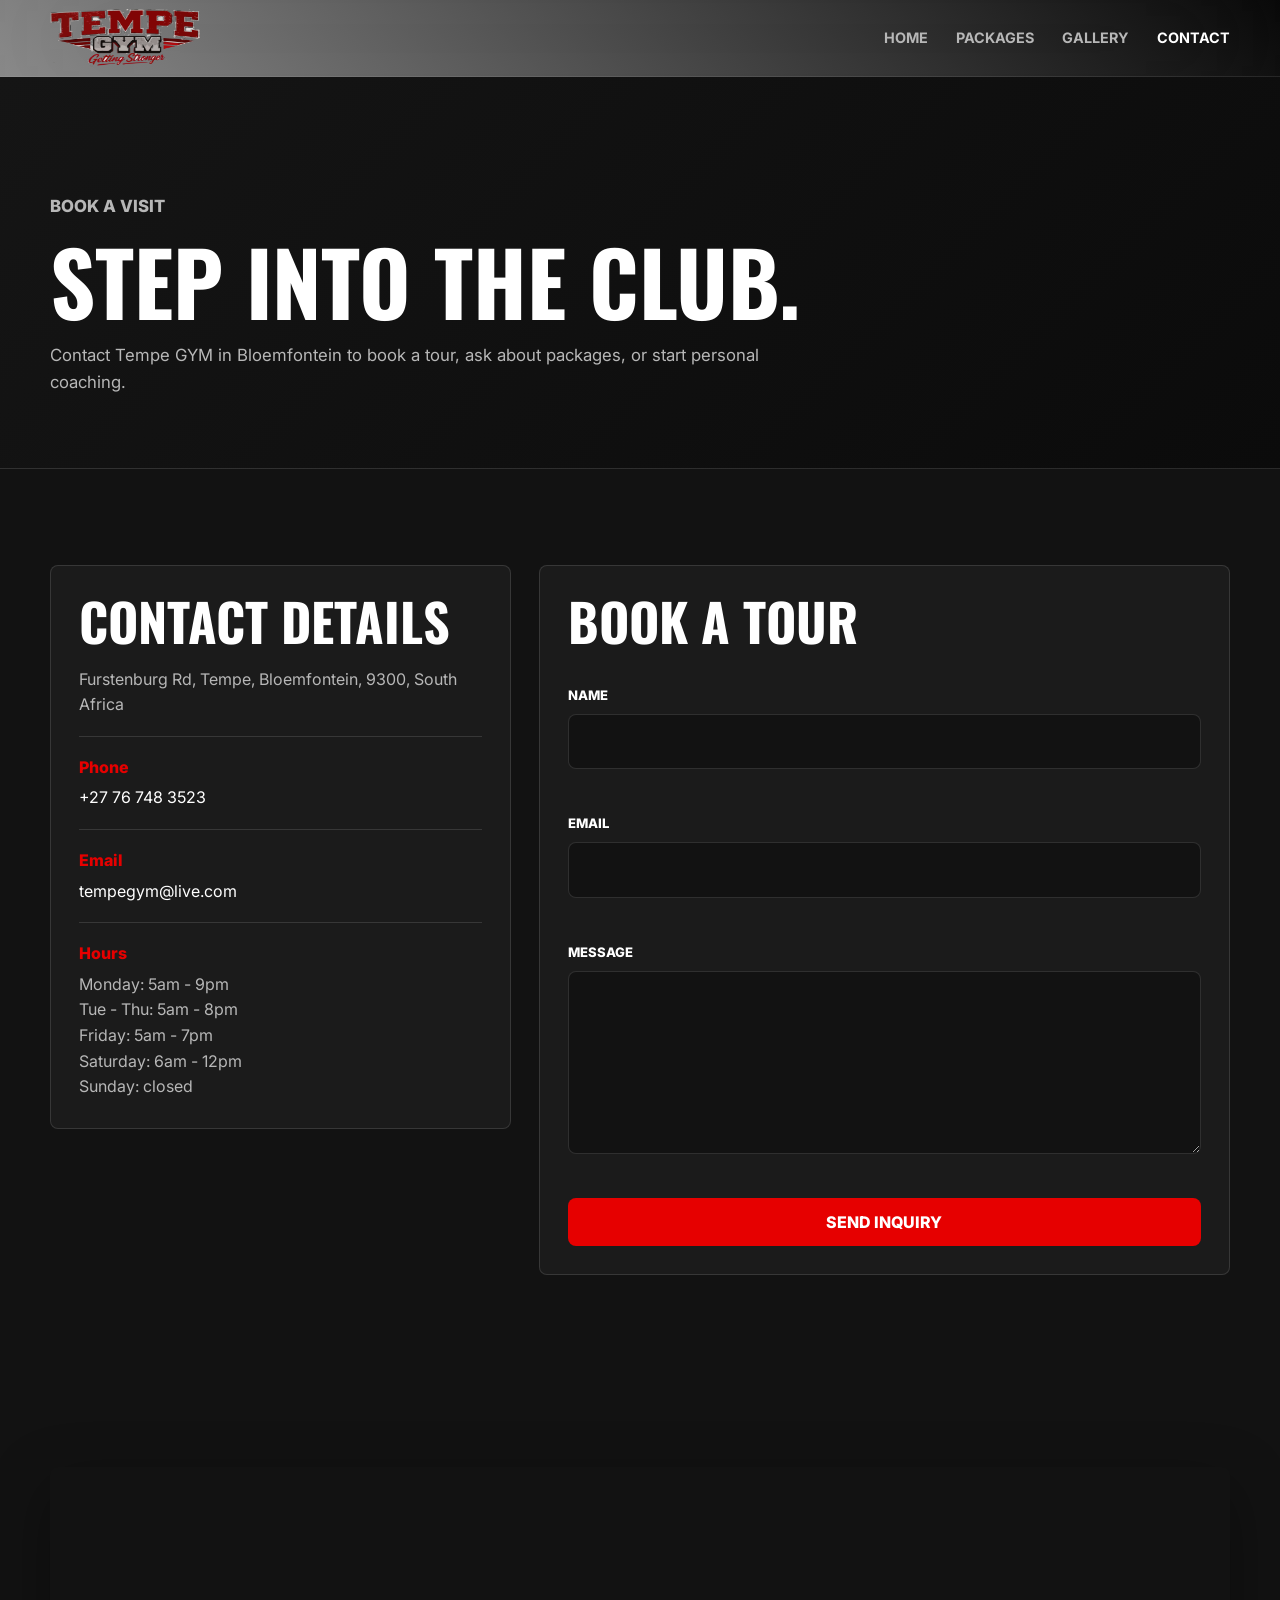
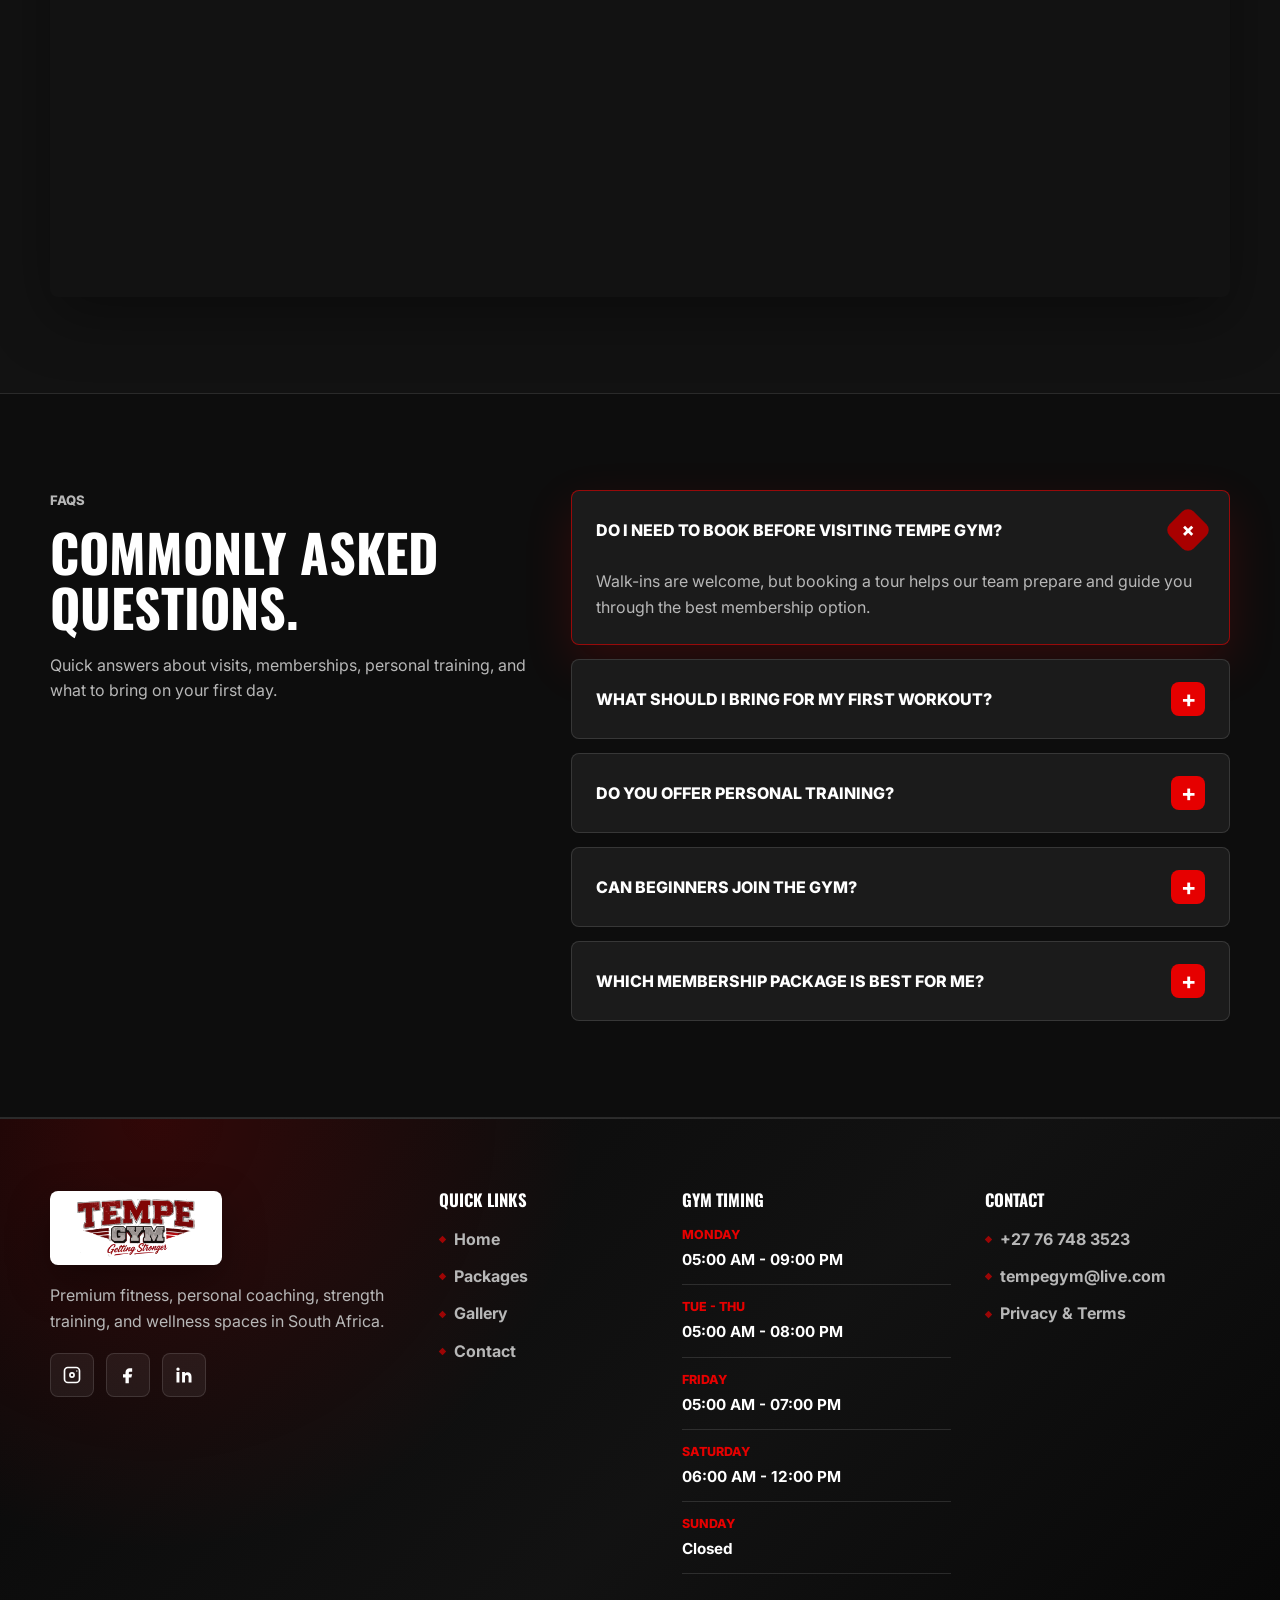
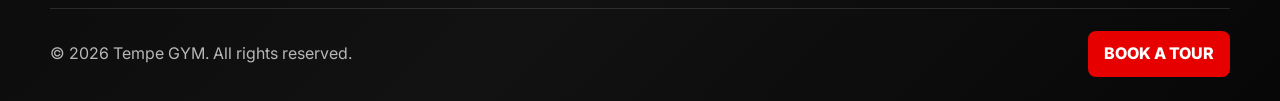
==== contact.html @ 2aee2ef6 "Add files via upload Uploading the GYM Website first time." ====
﻿<!DOCTYPE html>
<html lang="en">
<head>
    <meta charset="UTF-8">
    <meta name="viewport" content="width=device-width, initial-scale=1.0">
    <meta name="description" content="Contact Tempe GYM in Bloemfontein, call +27 76 748 3523, check opening hours, and book a gym tour online.">
    <meta name="robots" content="index, follow">
    <link rel="canonical" href="https://www.example.com/contact.html">
    <meta property="og:type" content="website">
    <meta property="og:site_name" content="Tempe GYM">
    <meta property="og:title" content="Contact Tempe GYM | Book a Gym Tour">
    <meta property="og:description" content="Contact Tempe GYM in Bloemfontein, call +27 76 748 3523, check opening hours, and book a gym tour online.">
    <meta property="og:url" content="https://www.example.com/contact.html">
    <meta property="og:image" content="https://www.example.com/assets/img/logo.png">
    <meta name="twitter:card" content="summary_large_image">
    <title>Contact Tempe GYM | Book a Gym Tour</title>
    <link rel="icon" type="image/png" href="assets/img/favicon.png">
    <link rel="preconnect" href="https://fonts.googleapis.com">
    <link rel="preconnect" href="https://fonts.gstatic.com" crossorigin>
    <link href="https://fonts.googleapis.com/css2?family=Inter:wght@400;500;600;700&family=Oswald:wght@500;600;700&display=swap" rel="stylesheet">
    <link rel="stylesheet" href="assets/css/style.css">
    <script type="application/ld+json">
{
    "@context": "https://schema.org",
    "@graph": [
        {
            "@type": "WebSite",
            "@id": "https://www.example.com/#website",
            "name": "Tempe GYM",
            "url": "https://www.example.com/",
            "inLanguage": "en-ZA"
        },
        {
            "@type": [
                "LocalBusiness",
                "HealthClub"
            ],
            "@id": "https://www.example.com/#localbusiness",
            "name": "Tempe GYM",
            "url": "https://www.example.com/",
            "image": "https://www.example.com/assets/img/logo.png",
            "telephone": "+27 76 748 3523",
            "email": "tempegym@live.com",
            "priceRange": "R200-R799",
            "address": {
                "@type": "PostalAddress",
                "streetAddress": "Furstenburg Rd, Tempe",
                "addressLocality": "Bloemfontein",
                "postalCode": "9300",
                "addressCountry": "ZA"
            },
            "openingHoursSpecification": [
                {
                    "@type": "OpeningHoursSpecification",
                    "dayOfWeek": "Monday",
                    "opens": "05:00",
                    "closes": "21:00"
                },
                {
                    "@type": "OpeningHoursSpecification",
                    "dayOfWeek": [
                        "Tuesday",
                        "Wednesday",
                        "Thursday"
                    ],
                    "opens": "05:00",
                    "closes": "20:00"
                },
                {
                    "@type": "OpeningHoursSpecification",
                    "dayOfWeek": "Friday",
                    "opens": "05:00",
                    "closes": "19:00"
                },
                {
                    "@type": "OpeningHoursSpecification",
                    "dayOfWeek": "Saturday",
                    "opens": "06:00",
                    "closes": "12:00"
                }
            ]
        },
        {
            "@type": "WebPage",
            "@id": "https://www.example.com/contact.html#webpage",
            "url": "https://www.example.com/contact.html",
            "name": "Contact Tempe GYM | Book a Gym Tour",
            "description": "Contact Tempe GYM in Bloemfontein, call +27 76 748 3523, check opening hours, and book a gym tour online.",
            "isPartOf": {
                "@id": "https://www.example.com/#website"
            },
            "about": {
                "@id": "https://www.example.com/#localbusiness"
            },
            "inLanguage": "en-ZA"
        },
        {
            "@type": "FAQPage",
            "@id": "https://www.example.com/contact.html#faq",
            "mainEntity": [
                {
                    "@type": "Question",
                    "name": "Do I need to book before visiting Tempe GYM?",
                    "acceptedAnswer": {
                        "@type": "Answer",
                        "text": "Walk-ins are welcome, but booking a tour helps the team prepare and guide visitors through the best membership option."
                    }
                },
                {
                    "@type": "Question",
                    "name": "What should I bring for my first workout?",
                    "acceptedAnswer": {
                        "@type": "Answer",
                        "text": "Bring comfortable training clothes, training shoes, a towel, water bottle, and ID if you are signing up."
                    }
                },
                {
                    "@type": "Question",
                    "name": "Do you offer personal training?",
                    "acceptedAnswer": {
                        "@type": "Answer",
                        "text": "Tempe GYM offers coaching for strength training, weight loss, conditioning, mobility, and beginner-friendly programs."
                    }
                },
                {
                    "@type": "Question",
                    "name": "Can beginners join the gym?",
                    "acceptedAnswer": {
                        "@type": "Answer",
                        "text": "Beginners can join Tempe GYM and receive help with equipment, gym etiquette, and simple training plans."
                    }
                },
                {
                    "@type": "Question",
                    "name": "Which membership package is best for me?",
                    "acceptedAnswer": {
                        "@type": "Answer",
                        "text": "The 1-month package is best for trying the gym, while longer packages provide better value for consistent training."
                    }
                }
            ]
        }
    ]
}    </script>
</head>
<body>
    <header class="site-header">
        <nav class="nav container" aria-label="Primary navigation">
            <a class="nav__brand" href="index.html" aria-label="Tempe GYM home">
                <span class="logo_img"><img src="assets/img/logo.png" alt="Tempe GYM logo" width="150" height="58"></span>
                <!-- <span>Tempe</span> GYM -->
            </a>
            <button class="nav__toggle" type="button" aria-expanded="false" aria-controls="nav-menu">
                <span></span>
                <span></span>
                <span></span>
            </button>
            <ul class="nav__menu" id="nav-menu">
                <li><a class=""  href="index.html">Home</a></li>
                <li><a class=""  href="packages.html">Packages</a></li>
                <li><a class=""  href="gallery.html">Gallery</a></li>
                <li><a class="is-active" aria-current="page" href="contact.html">Contact</a></li>
            </ul>
        </nav>
    </header>

<main>
    <section class="page-hero">
        <div class="container reveal">
            <p class="eyebrow">Book a Visit</p>
            <h1>Step into the club.</h1>
            <p>Contact Tempe GYM in Bloemfontein to book a tour, ask about packages, or start personal coaching.</p>
        </div>
    </section>

    <section class="section">
        <div class="container contact-layout">
            <div class="contact-panel reveal">
                <h2>Contact Details</h2>
                <p class="contact-panel__lead">Furstenburg Rd, Tempe, Bloemfontein, 9300, South Africa</p>
                <div class="contact-method">
                    <span>Phone</span>
                    <a href="tel:+27767483523">+27 76 748 3523</a>
                </div>
                <div class="contact-method">
                    <span>Email</span>
                    <a href="mailto:tempegym@live.com">tempegym@live.com</a>
                </div>
                <div class="contact-method">
                    <span>Hours</span>
                    <p>Monday: 5am - 9pm<br>
                    Tue - Thu: 5am - 8pm <br>
                    Friday: 5am - 7pm <br>
                    Saturday: 6am - 12pm <br>
                    Sunday: closed
                    </p>
                </div>
            </div>

            <form class="contact-form reveal" action="mailto:tempegym@live.com?subject=Tempe%20GYM%20Tour%20Inquiry" method="POST" enctype="text/plain" novalidate>
                <h2>Book a Tour</h2>
                
                <div class="form-field">
                    <label for="name">Name</label>
                    <input id="name" name="name" type="text" value="" required minlength="2">
                    <small></small>
                </div>

                <div class="form-field">
                    <label for="email">Email</label>
                    <input id="email" name="email" type="email" value="" required>
                    <small></small>
                </div>

                <div class="form-field">
                    <label for="message">Message</label>
                    <textarea id="message" name="message" rows="6" required minlength="10"></textarea>
                    <small></small>
                </div>

                <button class="button button--primary" type="submit">Send Inquiry</button>
            </form>
        </div>
    </section>

    <section class="section section--map">
        <div class="container">
            <div class="map-frame reveal">
                <iframe src="https://www.google.com/maps/embed?pb=!1m18!1m12!1m3!1d2578.8543272031934!2d26.194187352750472!3d-29.095238235009578!2m3!1f0!2f0!3f0!3m2!1i1024!2i768!4f13.1!3m3!1m2!1s0x1e8fdacd89dbe3c9%3A0x396794c44ffe221b!2sTempe%20Gym!5e1!3m2!1sen!2s!4v1778911364573!5m2!1sen!2s" 
                    width="600" height="450" style="border:0;" 
                    allowfullscreen="" loading="lazy" 
                    referrerpolicy="no-referrer-when-downgrade"></iframe>
            </div>
        </div>
    </section>

    <section class="section section--dark" id="faq">
        <div class="container faq-layout">
            <div class="section__intro reveal">
                <p class="eyebrow">FAQs</p>
                <h2>Commonly asked questions.</h2>
                <p>Quick answers about visits, memberships, personal training, and what to bring on your first day.</p>
            </div>

            <div class="faq-accordion reveal">
                <article class="faq-item is-open">
                    <button class="faq-question" type="button" aria-expanded="true">
                        <span>Do I need to book before visiting Tempe GYM?</span>
                        <strong>+</strong>
                    </button>
                    <div class="faq-answer">
                        <p>Walk-ins are welcome, but booking a tour helps our team prepare and guide you through the best membership option.</p>
                    </div>
                </article>

                <article class="faq-item">
                    <button class="faq-question" type="button" aria-expanded="false">
                        <span>What should I bring for my first workout?</span>
                        <strong>+</strong>
                    </button>
                    <div class="faq-answer">
                        <p>Bring comfortable training clothes, training shoes, a towel, water bottle, and your ID if you are signing up.</p>
                    </div>
                </article>

                <article class="faq-item">
                    <button class="faq-question" type="button" aria-expanded="false">
                        <span>Do you offer personal training?</span>
                        <strong>+</strong>
                    </button>
                    <div class="faq-answer">
                        <p>Yes. Our coaches can help with strength training, weight loss, conditioning, mobility, and beginner-friendly programs.</p>
                    </div>
                </article>

                <article class="faq-item">
                    <button class="faq-question" type="button" aria-expanded="false">
                        <span>Can beginners join the gym?</span>
                        <strong>+</strong>
                    </button>
                    <div class="faq-answer">
                        <p>Absolutely. We help beginners get comfortable with equipment, gym etiquette, and simple plans that build confidence.</p>
                    </div>
                </article>

                <article class="faq-item">
                    <button class="faq-question" type="button" aria-expanded="false">
                        <span>Which membership package is best for me?</span>
                        <strong>+</strong>
                    </button>
                    <div class="faq-answer">
                        <p>The 1-month package is great for trying the gym, while longer packages are better value if you plan to train consistently.</p>
                    </div>
                </article>
            </div>
        </div>
    </section>
</main>

    <footer class="site-footer">
        <div class="container footer-grid">
            <div class="footer-about">
                <a class="footer-brand footer-brand--image" href="index.html" aria-label="Tempe GYM home">
                    <img src="assets/img/logo.png" alt="Tempe GYM logo" width="172" height="58" loading="lazy">
                </a>
                <p>Premium fitness, personal coaching, strength training, and wellness spaces in South Africa.</p>
                <div class="footer-social" aria-label="Social media links">
                    <a href="#" aria-label="Instagram profile">
                        <svg viewBox="0 0 24 24" aria-hidden="true"><path d="M7 2h10a5 5 0 0 1 5 5v10a5 5 0 0 1-5 5H7a5 5 0 0 1-5-5V7a5 5 0 0 1 5-5Zm0 2a3 3 0 0 0-3 3v10a3 3 0 0 0 3 3h10a3 3 0 0 0 3-3V7a3 3 0 0 0-3-3H7Zm5 4.5A3.5 3.5 0 1 1 12 15.5 3.5 3.5 0 0 1 12 8.5Zm0 2A1.5 1.5 0 1 0 12 13.5 1.5 1.5 0 0 0 12 10.5ZM17.8 6.4a.8.8 0 1 1-.8.8.8.8 0 0 1 .8-.8Z"/></svg>
                    </a>
                    <a href="#" aria-label="Facebook profile">
                        <svg viewBox="0 0 24 24" aria-hidden="true"><path d="M14 8h3V4h-3c-3 0-5 2-5 5v2H6v4h3v7h4v-7h3l1-4h-4V9c0-.6.4-1 1-1Z"/></svg>
                    </a>
                    <a href="#" aria-label="LinkedIn profile">
                        <svg viewBox="0 0 24 24" aria-hidden="true"><path d="M6.5 8.5H3V21h3.5V8.5ZM4.8 3A2 2 0 1 0 4.8 7 2 2 0 0 0 4.8 3ZM21 14c0-3.5-1.9-5.4-4.6-5.4a4 4 0 0 0-3.3 1.6V8.5H9.7V21h3.5v-6.5c0-1.7.9-2.6 2.2-2.6 1.2 0 2.1.8 2.1 2.6V21H21v-7Z"/></svg>
                    </a>
                </div>
            </div>

            <div class="footer-column">
                <h2>Quick Links</h2>
                <ul class="footer-links">
                    <li><a href="index.html">Home</a></li>
                    <li><a href="packages.html">Packages</a></li>
                    <li><a href="gallery.html">Gallery</a></li>
                    <li><a href="contact.html">Contact</a></li>
                </ul>
            </div>

            <div class="footer-column">
                <h2>Gym Timing</h2>
                <ul class="footer-schedule">
                    <li><span>Monday</span><strong>05:00 AM - 09:00 PM</strong></li>
                    <li><span>Tue - Thu</span><strong>05:00 AM - 08:00 PM</strong></li>
                    <li><span>Friday</span><strong>05:00 AM - 07:00 PM</strong></li>
                    <li><span>Saturday</span><strong>06:00 AM - 12:00 PM</strong></li>
                    <li><span>Sunday</span><strong>Closed</strong></li>
                </ul>
            </div>

            <div class="footer-column">
                <h2>Contact</h2>
                <ul class="footer-links footer-contact">
                    <li><a href="tel:+27767483523">+27 76 748 3523</a></li>
                    <li><a href="mailto:tempegym@live.com">tempegym@live.com</a></li>
                    <li><a href="legal.html#privacy">Privacy & Terms</a></li>
                </ul>
            </div>
        </div>

        <div class="container footer-bottom">
            <p>&copy; 2026 Tempe GYM. All rights reserved.</p>
            <a href="contact.html">Book a Tour</a>
        </div>
    </footer>
    <script src="assets/js/main.js" defer></script>
</body>
</html>
---- assets/css/style.css ----
/*
  Main stylesheet for the premium gym website.
  It includes a reset, design tokens, responsive layouts, and BEM-style classes.
*/
:root {
    --color-bg: #121212;
    --color-bg-elevated: #1b1b1b;
    --color-bg-soft: #232323;
    --color-primary: #e60000;
    --color-primary-dark: #a90000;
    --color-text: #ffffff;
    --color-muted: #b7b7b7;
    --color-border: rgba(255, 255, 255, 0.12);
    --font-body: 'Inter', Arial, sans-serif;
    --font-heading: 'Oswald', 'Montserrat', Arial, sans-serif;
    --container: 1180px;
    --radius: 8px;
    --shadow: 0 20px 60px rgba(0, 0, 0, 0.35);
}

*,
*::before,
*::after {
    box-sizing: border-box;
}

* {
    margin: 0;
    padding: 0;
}

html {
    scroll-behavior: smooth;
}

body {
    background: var(--color-bg);
    color: var(--color-text);
    font-family: var(--font-body);
    line-height: 1.6;
}

img,
iframe {
    display: block;
    max-width: 100%;
}

a {
    color: inherit;
    text-decoration: none;
}

ul {
    list-style: none;
}

button,
input,
textarea {
    font: inherit;
}

.container {
    width: min(100% - 32px, var(--container));
    margin-inline: auto;
}

.site-header {
    position: sticky;
    top: 0;
    z-index: 50;
    background: linear-gradient(45deg, rgba(255, 255, 255, 0.5), rgba(0, 0, 0, 0.5));
    border-bottom: 1px solid var(--color-border);
    backdrop-filter: blur(75px);
    
}

.nav {
    min-height: 76px;
    display: flex;
    align-items: center;
    justify-content: space-between;
    gap: 24px;
}

.nav__brand,
.footer-brand {
    font-family: var(--font-heading);
    font-size: 1.6rem;
    font-weight: 700;
    letter-spacing: 0;
    text-transform: uppercase;
}

.nav__brand span,
.footer-brand span {
    color: var(--color-primary);
}

.nav__menu {
    display: flex;
    align-items: center;
    gap: 28px;
}

.nav__menu a {
    color: var(--color-muted);
    font-weight: 700;
    font-size: 0.9rem;
    text-transform: uppercase;
    transition: color 180ms ease;
}

.nav__menu a:hover,
.nav__menu a.is-active {
    color: var(--color-text);
}

.nav__toggle {
    width: 44px;
    height: 44px;
    display: none;
    place-items: center;
    gap: 5px;
    background: transparent;
    border: 1px solid var(--color-border);
    border-radius: var(--radius);
    cursor: pointer;
}

.nav__toggle span {
    width: 20px;
    height: 2px;
    background: var(--color-text);
}

.hero {
    position: relative;
    min-height: calc(100vh - 76px);
    display: grid;
    align-items: center;
    overflow: hidden;
    background: url('../img/hero-gym.svg') center / cover no-repeat;
}

.hero-slider {
    background: var(--color-bg);
}

.hero-slider__slides,
.hero-slider__slide {
    position: absolute;
    inset: 0;
}

.hero-slider__slide {
    background-position: center;
    background-size: cover;
    opacity: 0;
    filter: grayscale(0.35) brightness(0.72) saturate(0.9);
    transform: scale(1.12) translateX(-2%);
    transition: opacity 1000ms ease, filter 1000ms ease, transform 6500ms ease;
}

.hero-slider__slide.is-active {
    opacity: 1;
    filter: grayscale(0) brightness(1) saturate(1.12);
    transform: scale(1.02) translateX(0);
    animation: heroImageDrift 5000ms ease forwards;
}

.hero__overlay {
    position: absolute;
    inset: 0;
    background: linear-gradient(90deg, rgba(18, 18, 18, 0.96), rgba(18, 18, 18, 0.68), rgba(18, 18, 18, 0.2));
}

.hero__content {
    position: relative;
    max-width: 760px;
    margin-left: max(16px, calc((100vw - var(--container)) / 2));
}

.eyebrow {
    color: var(--color-primary);
    font-size: 0.82rem;
    font-weight: 800;
    letter-spacing: 0;
    text-transform: uppercase;
    margin-bottom: 14px;
}

h1,
h2,
h3 {
    font-family: var(--font-heading);
    line-height: 1.05;
    text-transform: uppercase;
}

.hero__title {
    display: grid;
    font-size: clamp(3.4rem, 9vw, 6.7rem);
    margin-bottom: 24px;
}

.hero-slider__text {
    grid-area: 1 / 1;
    opacity: 0;
    filter: blur(8px);
    transform: translateY(30px) skewY(2deg);
    transition: opacity 700ms ease, filter 700ms ease, transform 700ms ease;
}

.hero-slider__text.is-active {
    opacity: 1;
    filter: blur(0);
    transform: translateY(0) skewY(0);
    animation: heroTextPop 750ms cubic-bezier(0.16, 1, 0.3, 1);
}

.hero__content .eyebrow,
.hero__copy,
.hero__actions {
    transition: opacity 420ms ease, transform 420ms ease;
}

.hero__content.is-switching .eyebrow,
.hero__content.is-switching .hero__copy,
.hero__content.is-switching .hero__actions {
    animation: heroContentPulse 680ms ease;
}

@keyframes heroImageDrift {
    from {
        transform: scale(1.1) translateX(2%);
    }

    to {
        transform: scale(1.02) translateX(0);
    }
}

@keyframes heroTextPop {
    0% {
        opacity: 0;
        filter: blur(12px);
        transform: translateY(38px) scale(0.96);
    }

    58% {
        opacity: 1;
        filter: blur(0);
        transform: translateY(-4px) scale(1.01);
    }

    100% {
        opacity: 1;
        filter: blur(0);
        transform: translateY(0) scale(1);
    }
}

@keyframes heroContentPulse {
    0% {
        opacity: 0.35;
        transform: translateY(14px);
    }

    100% {
        opacity: 1;
        transform: translateY(0);
    }
}

.hero__copy,
.page-hero p,
.section__intro p,
.lifestyle__content p,
.legal-block p,
.site-footer p {
    color: var(--color-muted);
}

.hero__copy {
    max-width: 620px;
    font-size: 1.1rem;
    margin-bottom: 34px;
}

.hero__actions,
.section__grid,
.lifestyle,
.contact-layout,
.footer-grid {
    display: grid;
    gap: 28px;
}

.hero__actions {
    grid-template-columns: repeat(2, fit-content(220px));
}

.button {
    min-height: 48px;
    display: inline-flex;
    align-items: center;
    justify-content: center;
    border: 1px solid transparent;
    border-radius: var(--radius);
    padding: 0 22px;
    font-weight: 800;
    text-transform: uppercase;
    cursor: pointer;
    transition: transform 180ms ease, background 180ms ease, border-color 180ms ease;
}

.button:hover {
    transform: translateY(-2px);
}

.button--primary {
    background: var(--color-primary);
    color: var(--color-text);
}

.button--primary:hover {
    background: var(--color-primary-dark);
}

.button--ghost {
    border-color: var(--color-border);
    background: rgba(255, 255, 255, 0.06);
}

.section {
    padding: 96px 0;
}

.section--dark {
    background: #0d0d0d;
    border-block: 1px solid var(--color-border);
}

.section__grid--two,
.lifestyle,
.contact-layout {
    grid-template-columns: 0.85fr 1.15fr;
    align-items: start;
}

.scroll-sync-section {
    --scroll-progress: 0;
    --intro-move: calc((1 - var(--scroll-progress)) * 54px);
    --cards-move: calc((1 - var(--scroll-progress)) * -54px);
    --section-brightness: calc(0.82 + (var(--scroll-progress) * 0.26));
    --section-saturation: calc(0.88 + (var(--scroll-progress) * 0.36));
    position: relative;
    padding: 34px;
    border: 1px solid rgba(230, 0, 0, 0.18);
    border-radius: var(--radius);
    background:
        linear-gradient(135deg, rgba(230, 0, 0, 0.12), transparent 32%),
        rgba(255, 255, 255, 0.025);
    box-shadow: 0 24px 70px rgba(0, 0, 0, 0.28);
    transition: border-color 140ms ease, box-shadow 140ms ease, background 140ms ease;
}

.scroll-sync-section:hover {
    border-color: rgba(255, 32, 32, 0.9);
    background:
        linear-gradient(135deg, rgba(255, 38, 38, 0.34), transparent 38%),
        rgba(255, 255, 255, 0.07);
    box-shadow: 0 0 0 1px rgba(255, 56, 56, 0.28), 0 30px 90px rgba(255, 0, 0, 0.28), 0 24px 70px rgba(0, 0, 0, 0.36);
}

.scroll-sync-section .section__intro,
.scroll-sync-section .section__intro.reveal.is-visible {
    transform: translateX(calc(-1 * var(--intro-move))) translateY(calc(var(--intro-move) * 0.35));
    filter: brightness(var(--section-brightness)) saturate(var(--section-saturation));
    opacity: calc(0.45 + (var(--scroll-progress) * 0.55));
    transition: filter 45ms linear, opacity 45ms linear, transform 45ms linear;
}

.scroll-sync-section:hover .section__intro {
    filter: brightness(1.24) saturate(1.5) contrast(1.08);
}

.scroll-sync-section .feature-grid {
    perspective: 900px;
    transform: translateX(calc(-1 * var(--cards-move)));
    transition: transform 45ms linear;
}

.scroll-sync-section .feature-card,
.scroll-sync-section .feature-card.reveal.is-visible {
    transform: translateY(calc((1 - var(--scroll-progress)) * 44px)) rotateX(calc((1 - var(--scroll-progress)) * 6deg));
    filter: brightness(var(--section-brightness)) saturate(var(--section-saturation));
    opacity: calc(0.55 + (var(--scroll-progress) * 0.45));
    border-color: rgba(255, 255, 255, 0.16);
    box-shadow: 0 18px 48px rgba(0, 0, 0, 0.22);
    transition: filter 45ms linear, opacity 45ms linear, transform 140ms ease, border-color 140ms ease, box-shadow 140ms ease, background 140ms ease;
}

.scroll-sync-section .feature-card:hover {
    z-index: 2;
    background: linear-gradient(145deg, #2a2a2a, #171717);
    border-color: rgba(255, 45, 45, 1);
    filter: brightness(1.34) saturate(1.65) contrast(1.12);
    opacity: 1;
    transform: translateY(-12px) scale(1.06);
    box-shadow: 0 0 0 1px rgba(255, 255, 255, 0.08), 0 0 32px rgba(255, 0, 0, 0.42), 0 28px 72px rgba(255, 0, 0, 0.34), 0 18px 48px rgba(0, 0, 0, 0.32);
}

.scroll-sync-section .feature-grid:hover .feature-card:not(:hover) {
    opacity: 0.52;
    filter: grayscale(0.62) brightness(0.66) saturate(0.7);
}

.scroll-sync-section .feature-card:hover .feature-card__number {
    color: #ff2b2b;
    text-shadow: 0 0 10px rgba(255, 43, 43, 0.92), 0 0 28px rgba(255, 0, 0, 0.7);
}

.scroll-sync-section .feature-card:hover h3 {
    color: #ffffff;
    text-shadow: 0 0 18px rgba(255, 255, 255, 0.18);
}

.scroll-sync-section .feature-card:hover p {
    color: #f2f2f2;
}

.scroll-sync-section .feature-card:nth-child(2),
.scroll-sync-section .feature-card.reveal.is-visible:nth-child(2) {
    transform: translateY(calc((1 - var(--scroll-progress)) * 24px)) rotateX(calc((1 - var(--scroll-progress)) * 4deg));
}

.scroll-sync-section .feature-card:nth-child(3),
.scroll-sync-section .feature-card.reveal.is-visible:nth-child(3) {
    transform: translateY(calc((1 - var(--scroll-progress)) * 64px)) rotateX(calc((1 - var(--scroll-progress)) * 8deg));
}

.scroll-sync-section .feature-card:nth-child(4),
.scroll-sync-section .feature-card.reveal.is-visible:nth-child(4) {
    transform: translateY(calc((1 - var(--scroll-progress)) * 36px)) rotateX(calc((1 - var(--scroll-progress)) * 5deg));
}

.scroll-sync-section.is-scroll-complete .feature-card {
    border-color: rgba(230, 0, 0, 0.28);
}

.section__intro h2,
.lifestyle__content h2,
.contact-form h2,
.contact-panel h2,
.legal-block h2 {
    font-size: clamp(2rem, 5vw, 3.25rem);
    margin-bottom: 18px;
}

.feature-grid,
.gallery-grid,
.stats,
.footer-grid {
    display: grid;
    gap: 18px;
}

.feature-grid {
    grid-template-columns: repeat(2, minmax(0, 1fr));
}

.feature-card,
.contact-panel,
.contact-form,
.legal-block {
    background: var(--color-bg-elevated);
    border: 1px solid var(--color-border);
    border-radius: var(--radius);
    padding: 28px;
}

.feature-card__number {
    color: var(--color-primary);
    font-family: var(--font-heading);
    font-size: 1.4rem;
}

.feature-card h3 {
    font-size: 1.6rem;
    margin: 16px 0 10px;
}

.feature-card p,
.contact-method p,
.contact-panel__lead {
    color: var(--color-muted);
}

.stats {
    grid-template-columns: repeat(4, 1fr);
}

.stat {
    border-left: 3px solid var(--color-primary);
    padding: 8px 0 8px 22px;
}

.stat strong {
    display: block;
    font-family: var(--font-heading);
    font-size: clamp(2.4rem, 6vw, 4rem);
    line-height: 1;
}

.stat span {
    color: var(--color-muted);
    font-weight: 700;
}

.lifestyle {
    align-items: center;
}

.google-reviews {
    margin-top: 82px;
}

.google-reviews__intro {
    max-width: 720px;
    margin-bottom: 28px;
}

.google-reviews__intro h2 {
    font-size: clamp(2rem, 5vw, 3.25rem);
}

.google-reviews__carousel {
    position: relative;
    overflow: hidden;
    border-radius: var(--radius);
}

.google-reviews__track {
    display: flex;
    transition: transform 520ms ease;
}

.google-review {
    min-width: 100%;
    display: grid;
    place-items: center;
    padding: 28px;
    background: var(--color-bg-elevated);
    border: 1px solid var(--color-border);
    border-radius: var(--radius);
    box-shadow: var(--shadow);
}

.google-review img {
    width: min(100%, 760px);
    border-radius: var(--radius);
}

.google-reviews__controls {
    display: flex;
    justify-content: center;
    gap: 14px;
    margin-top: 22px;
}

.google-reviews__button {
    width: 52px;
    height: 52px;
    display: grid;
    place-items: center;
    color: var(--color-text);
    background: var(--color-bg-elevated);
    border: 1px solid var(--color-border);
    border-radius: var(--radius);
    font-size: 2rem;
    line-height: 1;
    cursor: pointer;
    transition: background 180ms ease, border-color 180ms ease, transform 180ms ease;
}

.google-reviews__button:hover {
    background: var(--color-primary);
    border-color: var(--color-primary);
    transform: translateY(-2px);
}

.lifestyle__media img,
.gallery-card,
.map-frame {
    border-radius: var(--radius);
    overflow: hidden;
    box-shadow: var(--shadow);
}

.check-list {
    display: grid;
    gap: 12px;
    margin: 26px 0;
}

.check-list li {
    position: relative;
    padding-left: 28px;
    color: var(--color-muted);
}

.check-list li::before {
    content: '';
    position: absolute;
    left: 0;
    top: 9px;
    width: 10px;
    height: 10px;
    background: var(--color-primary);
}

.page-hero {
    padding: 116px 0 72px;
    background: linear-gradient(135deg, #151515, #0b0b0b);
    border-bottom: 1px solid var(--color-border);
}

.page-hero h1 {
    max-width: 840px;
    font-size: clamp(2.6rem, 7vw, 5.5rem);
    margin-bottom: 16px;
}

.page-hero p {
    max-width: 720px;
    font-size: 1.05rem;
}

.contact-layout {
    grid-template-columns: 0.8fr 1.2fr;
}

.contact-method {
    border-top: 1px solid var(--color-border);
    padding-top: 18px;
    margin-top: 18px;
}

.contact-method span {
    display: block;
    color: var(--color-primary);
    font-weight: 800;
    margin-bottom: 5px;
}

.contact-form {
    display: grid;
    gap: 18px;
}

.faq-layout {
    display: grid;
    grid-template-columns: 0.85fr 1.15fr;
    gap: 34px;
    align-items: start;
}

.faq-accordion {
    display: grid;
    gap: 14px;
}

.faq-item {
    background: var(--color-bg-elevated);
    border: 1px solid var(--color-border);
    border-radius: var(--radius);
    overflow: hidden;
    transition: border-color 180ms ease, box-shadow 180ms ease, transform 180ms ease;
}

.faq-item:hover,
.faq-item.is-open {
    border-color: rgba(230, 0, 0, 0.62);
    box-shadow: 0 18px 48px rgba(230, 0, 0, 0.16);
}

.faq-item:hover {
    transform: translateY(-3px);
}

.faq-question {
    width: 100%;
    display: flex;
    align-items: center;
    justify-content: space-between;
    gap: 18px;
    padding: 22px 24px;
    color: var(--color-text);
    background: transparent;
    border: 0;
    text-align: left;
    cursor: pointer;
}

.faq-question span {
    font-weight: 800;
    text-transform: uppercase;
}

.faq-question strong {
    width: 34px;
    height: 34px;
    flex: 0 0 34px;
    display: grid;
    place-items: center;
    color: var(--color-text);
    background: var(--color-primary);
    border-radius: var(--radius);
    font-size: 1.45rem;
    line-height: 1;
    transition: transform 180ms ease, background 180ms ease;
}

.faq-item.is-open .faq-question strong {
    background: var(--color-primary-dark);
    transform: rotate(45deg);
}

.faq-answer {
    max-height: 0;
    overflow: hidden;
    transition: max-height 260ms ease;
}

.faq-answer p {
    color: var(--color-muted);
    padding: 0 24px 24px;
}

.form-field {
    display: grid;
    gap: 8px;
}

.form-field label {
    font-weight: 800;
    text-transform: uppercase;
    font-size: 0.82rem;
}

.form-field input,
.form-field textarea {
    width: 100%;
    color: var(--color-text);
    background: var(--color-bg);
    border: 1px solid var(--color-border);
    border-radius: var(--radius);
    padding: 14px 16px;
    outline: none;
}

.form-field input:focus,
.form-field textarea:focus {
    border-color: var(--color-primary);
}

.form-field small {
    min-height: 18px;
    color: #ff6b6b;
}

.form-field.is-invalid input,
.form-field.is-invalid textarea {
    border-color: #ff6b6b;
}

.alert {
    border-radius: var(--radius);
    padding: 14px 16px;
    font-weight: 700;
}

.alert--success {
    background: rgba(46, 204, 113, 0.14);
    border: 1px solid rgba(46, 204, 113, 0.45);
}

.alert--error {
    background: rgba(230, 0, 0, 0.14);
    border: 1px solid rgba(230, 0, 0, 0.45);
}

.map-frame iframe {
    width: 100%;
    height: 430px;
    border: 0;
    filter: grayscale(1);
    transition: filter 280ms ease;
}

.map-frame:hover iframe,
.map-frame:focus-within iframe {
    filter: grayscale(0);
}

.gallery-grid {
    grid-template-columns: repeat(3, minmax(0, 1fr));
}

.package-grid {
    display: grid;
    grid-template-columns: repeat(4, minmax(0, 1fr));
    gap: 18px;
}

.package-card {
    overflow: hidden;
    background: var(--color-bg-elevated);
    border: 1px solid var(--color-border);
    border-radius: var(--radius);
    box-shadow: var(--shadow);
    transition: transform 220ms ease, filter 220ms ease, opacity 220ms ease, border-color 220ms ease, box-shadow 220ms ease;
}

.package-card img {
    width: 100%;
    aspect-ratio: 16 / 9;
    object-fit: cover;
    transition: filter 220ms ease, transform 220ms ease;
}

.package-card__content {
    display: grid;
    gap: 10px;
    padding: 18px;
}

.package-card__duration {
    color: var(--color-primary);
    font-weight: 800;
    font-size: 0.82rem;
    text-transform: uppercase;
}

.package-card strong {
    font-family: var(--font-heading);
    font-size: clamp(1.9rem, 4vw, 2.55rem);
    line-height: 1;
}

.package-card p {
    color: var(--color-muted);
    font-size: 0.92rem;
    line-height: 1.45;
}

.package-card .button {
    width: 100%;
}

.package-grid:hover .package-card {
    opacity: 0.55;
    filter: grayscale(0.65) brightness(0.78);
}

.package-grid .package-card:hover {
    z-index: 2;
    opacity: 1;
    filter: grayscale(0) brightness(1.14) saturate(1.18);
    transform: translateY(-10px) scale(1.04);
    border-color: rgba(230, 0, 0, 0.72);
    box-shadow: 0 24px 70px rgba(230, 0, 0, 0.24), var(--shadow);
}

.package-grid .package-card:hover img {
    filter: saturate(1.28) contrast(1.08);
    transform: scale(1.04);
}

.gallery-card {
    background: var(--color-bg-elevated);
    border: 1px solid var(--color-border);
    transition: transform 220ms ease, border-color 220ms ease, box-shadow 220ms ease, filter 220ms ease;
}

.gallery-card__button {
    width: 100%;
    display: grid;
    text-align: left;
    color: var(--color-text);
    background: transparent;
    border: 0;
    cursor: pointer;
}

.gallery-card img {
    width: 100%;
    aspect-ratio: 16 / 9;
    object-fit: cover;
    filter: grayscale(0.35) brightness(0.86);
    transition: transform 260ms ease, filter 260ms ease;
}

.gallery-card:hover,
.gallery-card:focus-within {
    transform: translateY(-8px) scale(1.02);
    border-color: rgba(230, 0, 0, 0.68);
    box-shadow: 0 22px 64px rgba(230, 0, 0, 0.2), var(--shadow);
}

.gallery-card:hover img {
    filter: grayscale(0) brightness(1.08) saturate(1.22);
    transform: scale(1.08);
}

.gallery-card:focus-within img {
    filter: grayscale(0) brightness(1.08) saturate(1.22);
    transform: scale(1.08);
}

.gallery-card__category {
    color: var(--color-primary);
    font-size: 0.78rem;
    font-weight: 800;
    text-transform: uppercase;
    padding: 12px 16px 2px;
}

.gallery-card strong {
    padding: 0 16px 14px;
    font-size: 1rem;
    line-height: 1.25;
}

.lightbox {
    position: fixed;
    inset: 0;
    z-index: 100;
    display: none;
    place-items: center;
    gap: 18px;
    background: rgba(0, 0, 0, 0.9);
    padding: 28px;
}

.lightbox.is-open {
    display: grid;
}

.lightbox__image {
    max-height: 75vh;
    border-radius: var(--radius);
}

.lightbox__title {
    font-size: clamp(1.6rem, 4vw, 2.8rem);
}

.lightbox__close {
    position: absolute;
    top: 20px;
    right: 20px;
    width: 46px;
    height: 46px;
    color: var(--color-text);
    background: var(--color-primary);
    border: 0;
    border-radius: var(--radius);
    font-size: 2rem;
    line-height: 1;
    cursor: pointer;
}

.legal-layout {
    display: grid;
    gap: 20px;
}

.site-footer {
    padding: 72px 0 24px;
    background:
        radial-gradient(circle at 12% 0%, rgba(230, 0, 0, 0.18), transparent 34%),
        linear-gradient(135deg, #080808, #121212 55%, #070707);
    border-top: 1px solid var(--color-border);
}

.footer-grid {
    grid-template-columns: 1.45fr 0.85fr 1.1fr 1fr;
    gap: 34px;
    align-items: start;
}

.site-footer h2 {
    color: var(--color-text);
    font-size: 1.05rem;
    margin-bottom: 16px;
}

.footer-about {
    display: grid;
    gap: 18px;
}

.footer-brand--image {
    width: 172px;
    display: inline-flex;
    align-items: center;
    padding: 8px 12px;
    background: #ffffff;
    border-radius: var(--radius);
    box-shadow: 0 16px 42px rgba(0, 0, 0, 0.34);
    transition: transform 200ms ease, box-shadow 200ms ease;
}

.footer-brand--image:hover {
    transform: translateY(-4px);
    box-shadow: 0 20px 52px rgba(230, 0, 0, 0.24);
}

.footer-brand--image img {
    width: 100%;
    height: 58px;
    object-fit: contain;
}

.footer-social {
    display: flex;
    flex-wrap: wrap;
    gap: 12px;
}

.footer-social a {
    width: 44px;
    height: 44px;
    display: grid;
    place-items: center;
    color: var(--color-text);
    background: rgba(255, 255, 255, 0.06);
    border: 1px solid var(--color-border);
    border-radius: var(--radius);
    transition: transform 200ms ease, background 200ms ease, border-color 200ms ease, box-shadow 200ms ease;
}

.footer-social a:hover {
    background: var(--color-primary);
    border-color: var(--color-primary);
    transform: translateY(-5px) rotate(-2deg);
    box-shadow: 0 14px 34px rgba(230, 0, 0, 0.32);
}

.footer-social svg {
    width: 20px;
    height: 20px;
    fill: currentColor;
}

.footer-column {
    min-width: 0;
}

.footer-links {
    display: grid;
    gap: 10px;
}

.footer-links a {
    position: relative;
    display: inline-flex;
    align-items: center;
    gap: 8px;
    color: var(--color-muted);
    font-weight: 700;
    transition: color 180ms ease, transform 180ms ease;
}

.footer-links a::before {
    content: '';
    width: 7px;
    height: 7px;
    background: var(--color-primary);
    opacity: 0.65;
    transform: rotate(45deg) scale(0.75);
    transition: opacity 180ms ease, transform 180ms ease;
}

.footer-links a:hover {
    color: var(--color-text);
    transform: translateX(7px);
}

.footer-links a:hover::before {
    opacity: 1;
    transform: rotate(45deg) scale(1.1);
}

.footer-schedule {
    display: grid;
    gap: 12px;
}

.footer-schedule li {
    display: grid;
    gap: 3px;
    padding-bottom: 12px;
    border-bottom: 1px solid var(--color-border);
}

.footer-schedule span {
    color: var(--color-primary);
    font-size: 0.78rem;
    font-weight: 800;
    text-transform: uppercase;
}

.footer-schedule strong {
    color: var(--color-text);
    font-size: 0.95rem;
}

.footer-contact a {
    overflow-wrap: anywhere;
}

.footer-bottom {
    border-top: 1px solid var(--color-border);
    margin-top: 34px;
    padding-top: 22px;
    display: flex;
    align-items: center;
    justify-content: space-between;
    gap: 18px;
}

.footer-bottom a {
    color: var(--color-text);
    background: var(--color-primary);
    border-radius: var(--radius);
    padding: 10px 16px;
    font-weight: 800;
    text-transform: uppercase;
    transition: transform 180ms ease, background 180ms ease;
}

.footer-bottom a:hover {
    background: var(--color-primary-dark);
    transform: translateY(-2px);
}

.reveal {
    opacity: 0;
    transform: translateY(22px);
    transition: opacity 550ms ease, transform 550ms ease;
}

.reveal.is-visible {
    opacity: 1;
    transform: translateY(0);
}

@media (max-width: 900px) {
    .nav__toggle {
        display: grid;
    }

    .nav__menu {
        position: absolute;
        top: 76px;
        left: 0;
        right: 0;
        display: none;
        grid-template-columns: 1fr;
        background: var(--color-bg);
        border-bottom: 1px solid var(--color-border);
        padding: 20px 16px;
    }

    .nav__menu.is-open {
        display: grid;
    }

    .section__grid--two,
    .lifestyle,
    .contact-layout,
    .faq-layout,
    .footer-grid {
        grid-template-columns: 1fr;
    }

    .hero__content {
        margin-inline: auto;
    }

    .stats,
    .gallery-grid {
        grid-template-columns: repeat(2, 1fr);
    }

    .package-grid {
        grid-template-columns: repeat(2, minmax(0, 1fr));
    }
}

@media (max-width: 640px) {
    .hero {
        min-height: 760px;
    }

    .hero__actions,
    .feature-grid,
    .stats,
    .gallery-grid,
    .package-grid {
        grid-template-columns: 1fr;
    }

    .hero__title {
        font-size: 3.2rem;
    }

    .google-reviews {
        margin-top: 58px;
    }

    .google-review {
        padding: 16px;
    }

    .section {
        padding: 68px 0;
    }

    .footer-bottom {
        align-items: flex-start;
        flex-direction: column;
    }

    .feature-card,
    .contact-panel,
    .contact-form,
    .legal-block {
        padding: 22px;
    }
}
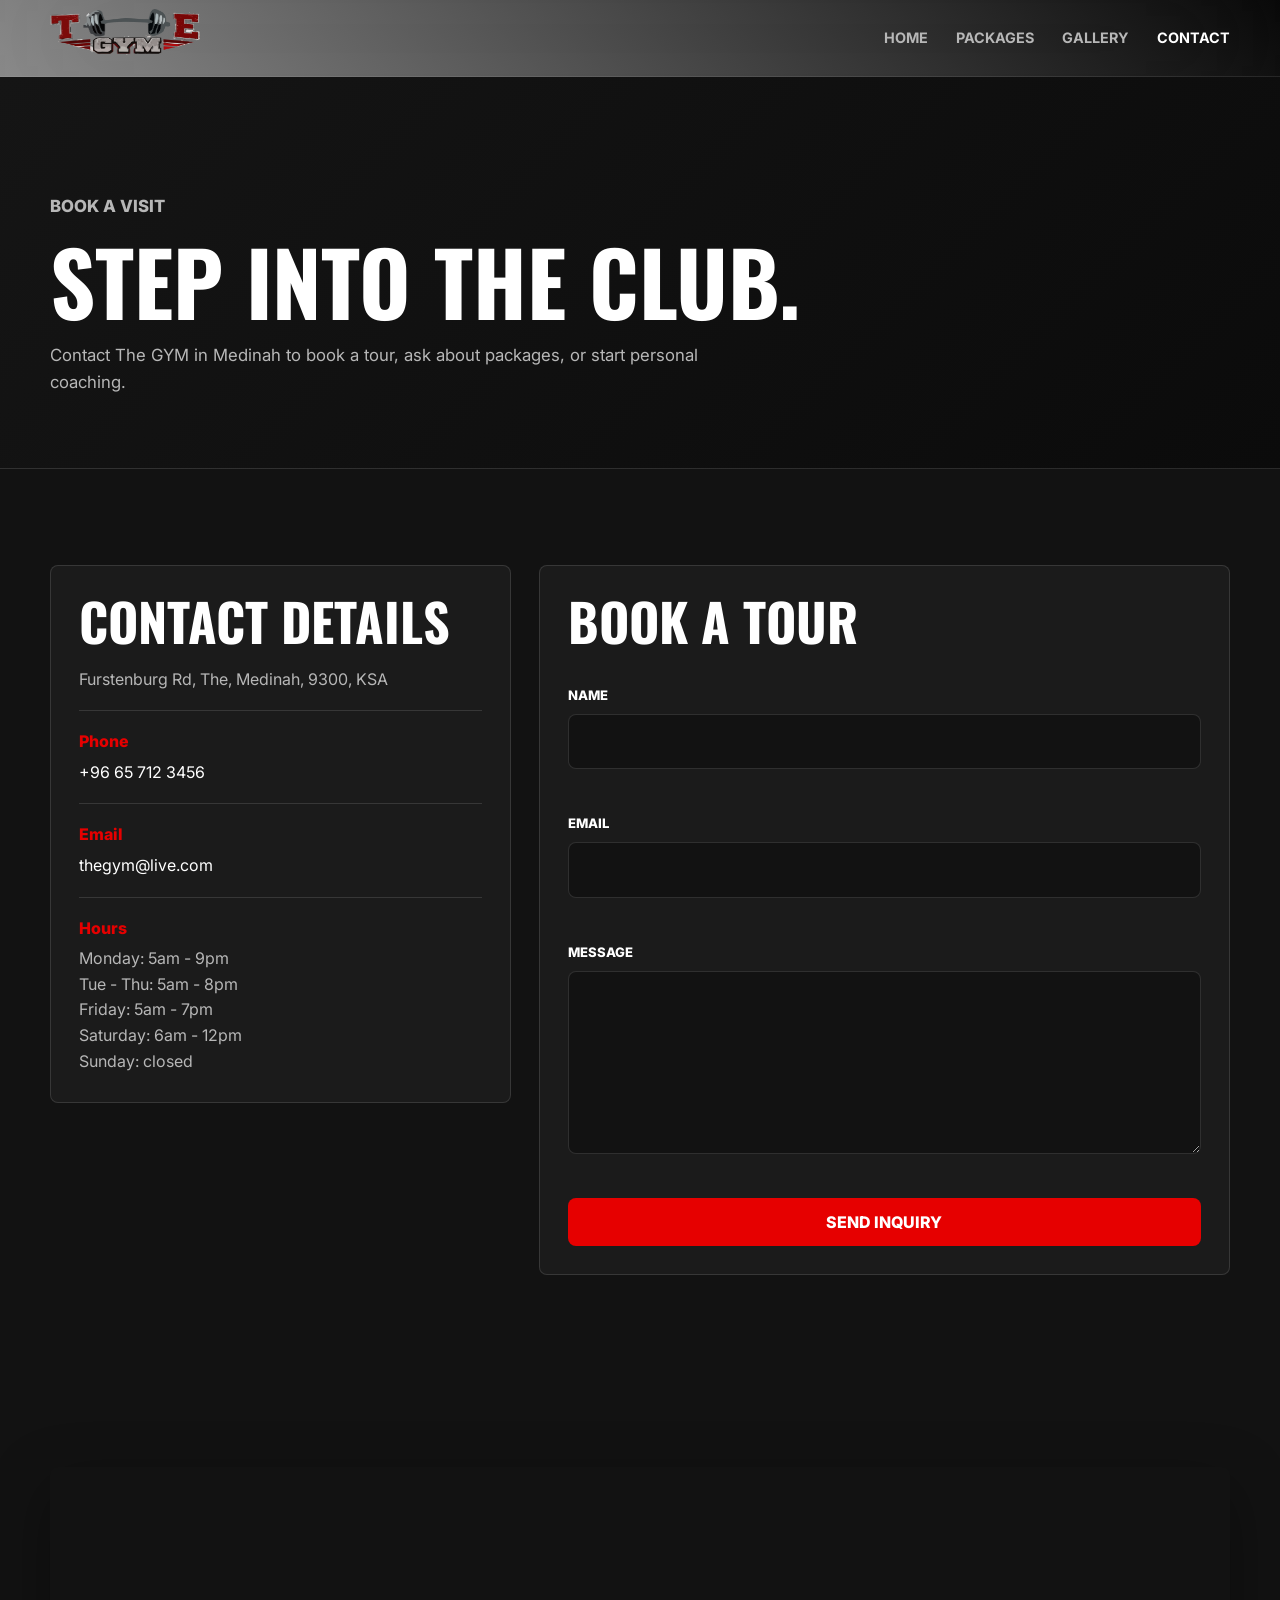
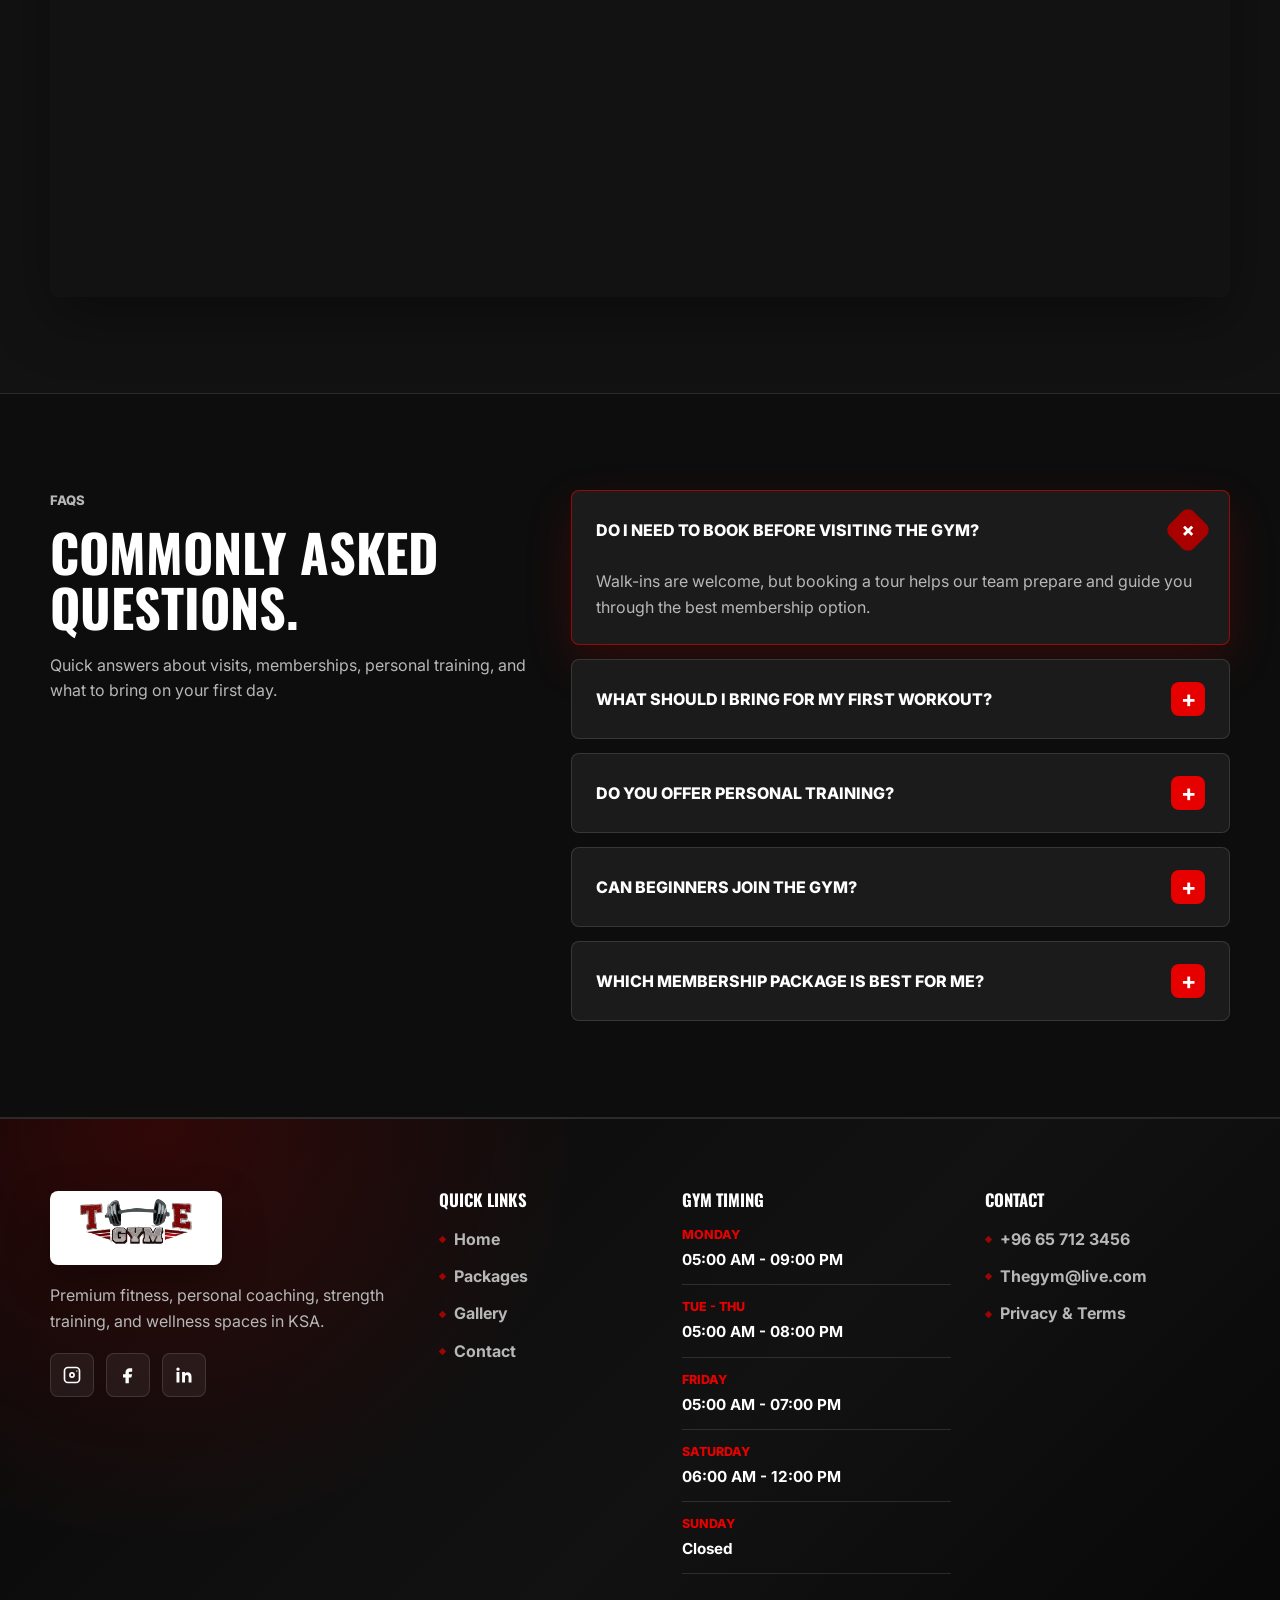
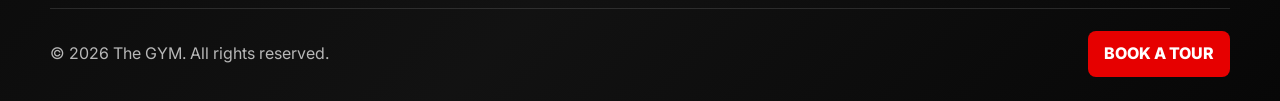
==== commit 491bd85c: "Update contact.html updated" ====
--- a/contact.html
+++ b/contact.html
@@ -3,17 +3,17 @@
 <head>
     <meta charset="UTF-8">
     <meta name="viewport" content="width=device-width, initial-scale=1.0">
-    <meta name="description" content="Contact Tempe GYM in Bloemfontein, call +27 76 748 3523, check opening hours, and book a gym tour online.">
+    <meta name="description" content="Contact The GYM in Medinah, call +96 65 712 3456, check opening hours, and book a gym tour online.">
     <meta name="robots" content="index, follow">
     <link rel="canonical" href="https://www.example.com/contact.html">
     <meta property="og:type" content="website">
-    <meta property="og:site_name" content="Tempe GYM">
-    <meta property="og:title" content="Contact Tempe GYM | Book a Gym Tour">
-    <meta property="og:description" content="Contact Tempe GYM in Bloemfontein, call +27 76 748 3523, check opening hours, and book a gym tour online.">
+    <meta property="og:site_name" content="The GYM">
+    <meta property="og:title" content="Contact The GYM | Book a Gym Tour">
+    <meta property="og:description" content="Contact The GYM in Medinah, call +96 65 712 3456, check opening hours, and book a gym tour online.">
     <meta property="og:url" content="https://www.example.com/contact.html">
     <meta property="og:image" content="https://www.example.com/assets/img/logo.png">
     <meta name="twitter:card" content="summary_large_image">
-    <title>Contact Tempe GYM | Book a Gym Tour</title>
+    <title>Contact The GYM | Book a Gym Tour</title>
     <link rel="icon" type="image/png" href="assets/img/favicon.png">
     <link rel="preconnect" href="https://fonts.googleapis.com">
     <link rel="preconnect" href="https://fonts.gstatic.com" crossorigin>
@@ -26,7 +26,7 @@
         {
             "@type": "WebSite",
             "@id": "https://www.example.com/#website",
-            "name": "Tempe GYM",
+            "name": "The GYM",
             "url": "https://www.example.com/",
             "inLanguage": "en-ZA"
         },
@@ -36,16 +36,16 @@
                 "HealthClub"
             ],
             "@id": "https://www.example.com/#localbusiness",
-            "name": "Tempe GYM",
+            "name": "The GYM",
             "url": "https://www.example.com/",
             "image": "https://www.example.com/assets/img/logo.png",
-            "telephone": "+27 76 748 3523",
-            "email": "tempegym@live.com",
+            "telephone": "+96 65 712 3456",
+            "email": "Thegym@live.com",
             "priceRange": "R200-R799",
             "address": {
                 "@type": "PostalAddress",
-                "streetAddress": "Furstenburg Rd, Tempe",
-                "addressLocality": "Bloemfontein",
+                "streetAddress": "Medinah Rd, KSA",
+                "addressLocality": "Medinah",
                 "postalCode": "9300",
                 "addressCountry": "ZA"
             },
@@ -84,8 +84,8 @@
             "@type": "WebPage",
             "@id": "https://www.example.com/contact.html#webpage",
             "url": "https://www.example.com/contact.html",
-            "name": "Contact Tempe GYM | Book a Gym Tour",
-            "description": "Contact Tempe GYM in Bloemfontein, call +27 76 748 3523, check opening hours, and book a gym tour online.",
+            "name": "Contact The GYM | Book a Gym Tour",
+            "description": "Contact The GYM in Medinah, call +96 65 712 3456, check opening hours, and book a gym tour online.",
             "isPartOf": {
                 "@id": "https://www.example.com/#website"
             },
@@ -100,7 +100,7 @@
             "mainEntity": [
                 {
                     "@type": "Question",
-                    "name": "Do I need to book before visiting Tempe GYM?",
+                    "name": "Do I need to book before visiting The GYM?",
                     "acceptedAnswer": {
                         "@type": "Answer",
                         "text": "Walk-ins are welcome, but booking a tour helps the team prepare and guide visitors through the best membership option."
@@ -119,7 +119,7 @@
                     "name": "Do you offer personal training?",
                     "acceptedAnswer": {
                         "@type": "Answer",
-                        "text": "Tempe GYM offers coaching for strength training, weight loss, conditioning, mobility, and beginner-friendly programs."
+                        "text": "The GYM offers coaching for strength training, weight loss, conditioning, mobility, and beginner-friendly programs."
                     }
                 },
                 {
@@ -127,7 +127,7 @@
                     "name": "Can beginners join the gym?",
                     "acceptedAnswer": {
                         "@type": "Answer",
-                        "text": "Beginners can join Tempe GYM and receive help with equipment, gym etiquette, and simple training plans."
+                        "text": "Beginners can join The GYM and receive help with equipment, gym etiquette, and simple training plans."
                     }
                 },
                 {
@@ -146,9 +146,9 @@
 <body>
     <header class="site-header">
         <nav class="nav container" aria-label="Primary navigation">
-            <a class="nav__brand" href="index.html" aria-label="Tempe GYM home">
-                <span class="logo_img"><img src="assets/img/logo.png" alt="Tempe GYM logo" width="150" height="58"></span>
-                <!-- <span>Tempe</span> GYM -->
+            <a class="nav__brand" href="index.html" aria-label="The GYM home">
+                <span class="logo_img"><img src="assets/img/logo.png" alt="The GYM logo" width="150" height="58"></span>
+                <!-- <span>The</span> GYM -->
             </a>
             <button class="nav__toggle" type="button" aria-expanded="false" aria-controls="nav-menu">
                 <span></span>
@@ -169,7 +169,7 @@
         <div class="container reveal">
             <p class="eyebrow">Book a Visit</p>
             <h1>Step into the club.</h1>
-            <p>Contact Tempe GYM in Bloemfontein to book a tour, ask about packages, or start personal coaching.</p>
+            <p>Contact The GYM in Medinah to book a tour, ask about packages, or start personal coaching.</p>
         </div>
     </section>
 
@@ -177,14 +177,14 @@
         <div class="container contact-layout">
             <div class="contact-panel reveal">
                 <h2>Contact Details</h2>
-                <p class="contact-panel__lead">Furstenburg Rd, Tempe, Bloemfontein, 9300, South Africa</p>
+                <p class="contact-panel__lead">Furstenburg Rd, The, Medinah, 9300, KSA</p>
                 <div class="contact-method">
                     <span>Phone</span>
-                    <a href="tel:+27767483523">+27 76 748 3523</a>
+                    <a href="tel:+96657123456">+96 65 712 3456</a>
                 </div>
                 <div class="contact-method">
                     <span>Email</span>
-                    <a href="mailto:tempegym@live.com">tempegym@live.com</a>
+                    <a href="mailto:thegym@live.com">thegym@live.com</a>
                 </div>
                 <div class="contact-method">
                     <span>Hours</span>
@@ -197,7 +197,7 @@
                 </div>
             </div>
 
-            <form class="contact-form reveal" action="mailto:tempegym@live.com?subject=Tempe%20GYM%20Tour%20Inquiry" method="POST" enctype="text/plain" novalidate>
+            <form class="contact-form reveal" action="mailto:Thegym@live.com?subject=The%20GYM%20Tour%20Inquiry" method="POST" enctype="text/plain" novalidate>
                 <h2>Book a Tour</h2>
                 
                 <div class="form-field">
@@ -226,7 +226,7 @@
     <section class="section section--map">
         <div class="container">
             <div class="map-frame reveal">
-                <iframe src="https://www.google.com/maps/embed?pb=!1m18!1m12!1m3!1d2578.8543272031934!2d26.194187352750472!3d-29.095238235009578!2m3!1f0!2f0!3f0!3m2!1i1024!2i768!4f13.1!3m3!1m2!1s0x1e8fdacd89dbe3c9%3A0x396794c44ffe221b!2sTempe%20Gym!5e1!3m2!1sen!2s!4v1778911364573!5m2!1sen!2s" 
+                <iframe src="https://www.google.com/maps/embed?pb=!1m18!1m12!1m3!1d2578.8543272031934!2d26.194187352750472!3d-29.095238235009578!2m3!1f0!2f0!3f0!3m2!1i1024!2i768!4f13.1!3m3!1m2!1s0x1e8fdacd89dbe3c9%3A0x396794c44ffe221b!2sThe%20Gym!5e1!3m2!1sen!2s!4v1778911364573!5m2!1sen!2s" 
                     width="600" height="450" style="border:0;" 
                     allowfullscreen="" loading="lazy" 
                     referrerpolicy="no-referrer-when-downgrade"></iframe>
@@ -245,7 +245,7 @@
             <div class="faq-accordion reveal">
                 <article class="faq-item is-open">
                     <button class="faq-question" type="button" aria-expanded="true">
-                        <span>Do I need to book before visiting Tempe GYM?</span>
+                        <span>Do I need to book before visiting The GYM?</span>
                         <strong>+</strong>
                     </button>
                     <div class="faq-answer">
@@ -300,10 +300,10 @@
     <footer class="site-footer">
         <div class="container footer-grid">
             <div class="footer-about">
-                <a class="footer-brand footer-brand--image" href="index.html" aria-label="Tempe GYM home">
-                    <img src="assets/img/logo.png" alt="Tempe GYM logo" width="172" height="58" loading="lazy">
+                <a class="footer-brand footer-brand--image" href="index.html" aria-label="The GYM home">
+                    <img src="assets/img/logo.png" alt="The GYM logo" width="172" height="58" loading="lazy">
                 </a>
-                <p>Premium fitness, personal coaching, strength training, and wellness spaces in South Africa.</p>
+                <p>Premium fitness, personal coaching, strength training, and wellness spaces in KSA.</p>
                 <div class="footer-social" aria-label="Social media links">
                     <a href="#" aria-label="Instagram profile">
                         <svg viewBox="0 0 24 24" aria-hidden="true"><path d="M7 2h10a5 5 0 0 1 5 5v10a5 5 0 0 1-5 5H7a5 5 0 0 1-5-5V7a5 5 0 0 1 5-5Zm0 2a3 3 0 0 0-3 3v10a3 3 0 0 0 3 3h10a3 3 0 0 0 3-3V7a3 3 0 0 0-3-3H7Zm5 4.5A3.5 3.5 0 1 1 12 15.5 3.5 3.5 0 0 1 12 8.5Zm0 2A1.5 1.5 0 1 0 12 13.5 1.5 1.5 0 0 0 12 10.5ZM17.8 6.4a.8.8 0 1 1-.8.8.8.8 0 0 1 .8-.8Z"/></svg>
@@ -341,15 +341,15 @@
             <div class="footer-column">
                 <h2>Contact</h2>
                 <ul class="footer-links footer-contact">
-                    <li><a href="tel:+27767483523">+27 76 748 3523</a></li>
-                    <li><a href="mailto:tempegym@live.com">tempegym@live.com</a></li>
+                    <li><a href="tel:+27767483523">+96 65 712 3456</a></li>
+                    <li><a href="mailto:Thegym@live.com">Thegym@live.com</a></li>
                     <li><a href="legal.html#privacy">Privacy & Terms</a></li>
                 </ul>
             </div>
         </div>
 
         <div class="container footer-bottom">
-            <p>&copy; 2026 Tempe GYM. All rights reserved.</p>
+            <p>&copy; 2026 The GYM. All rights reserved.</p>
             <a href="contact.html">Book a Tour</a>
         </div>
     </footer>
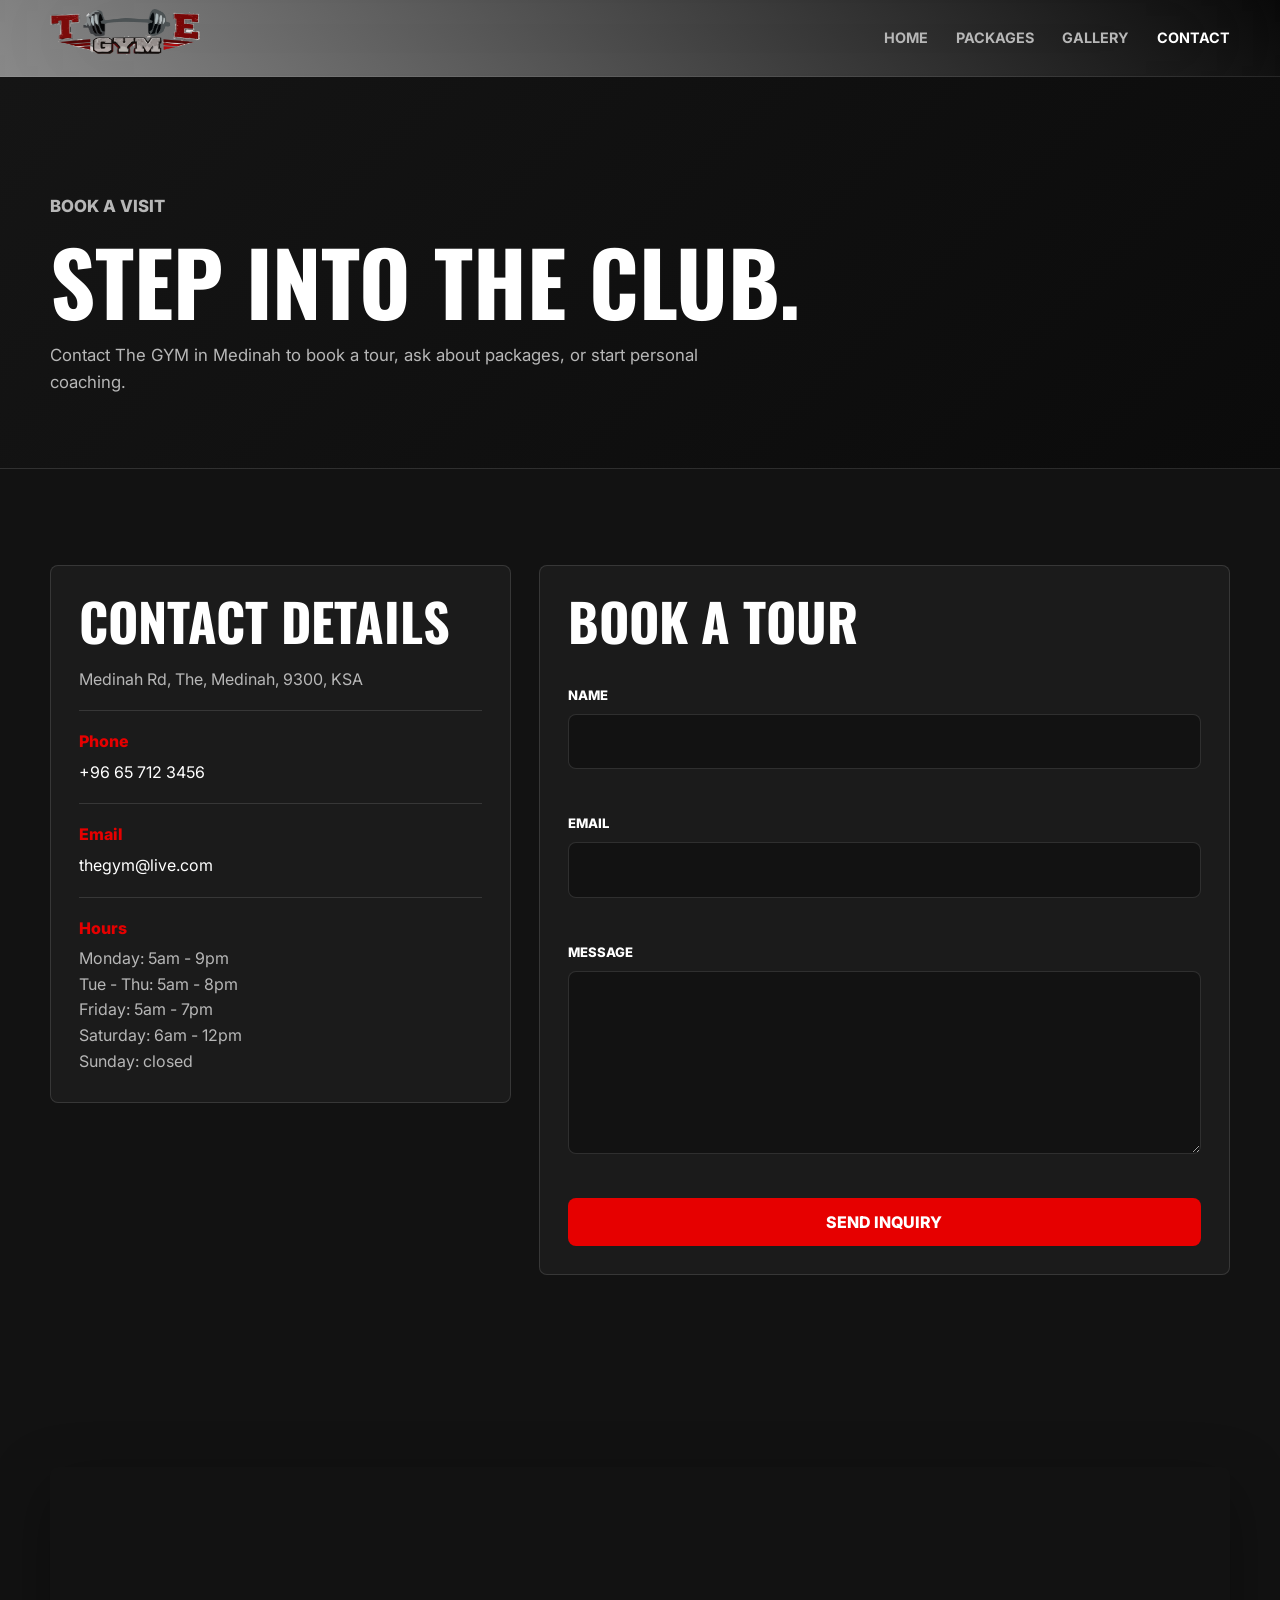
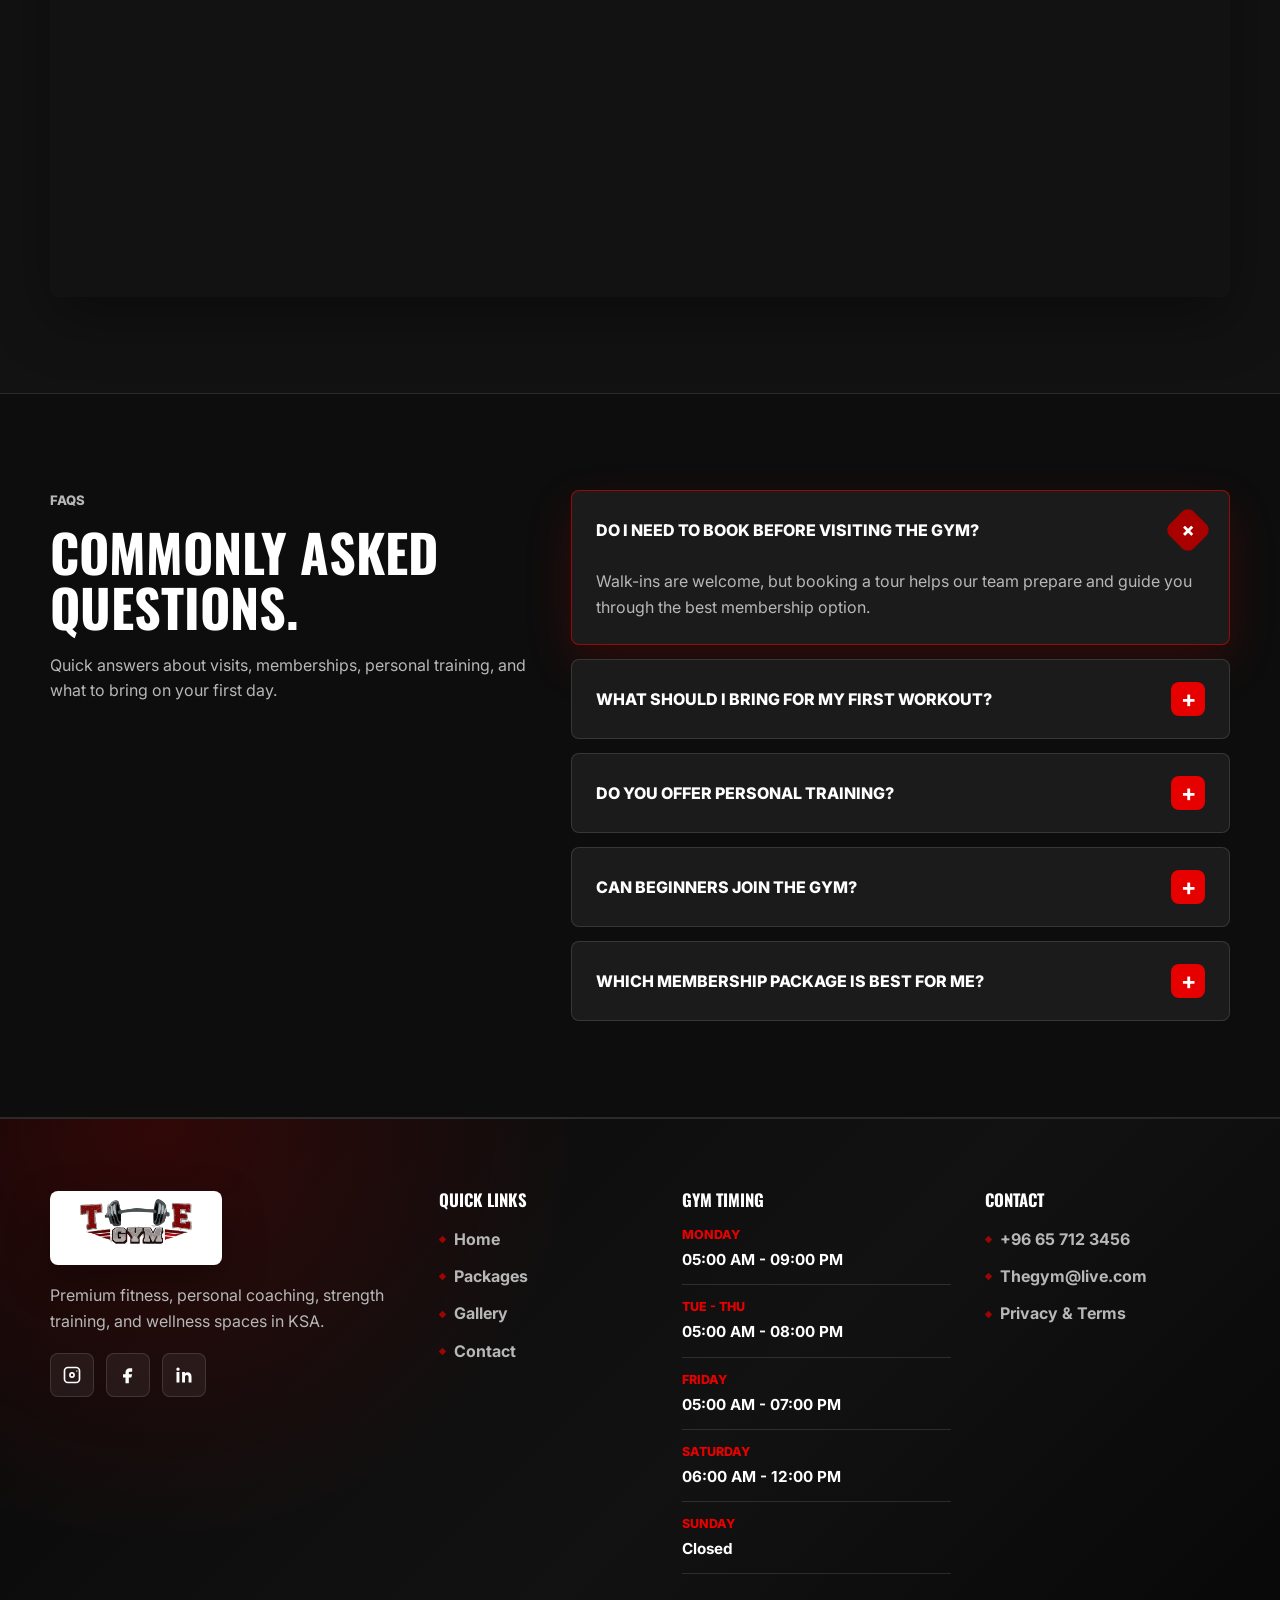
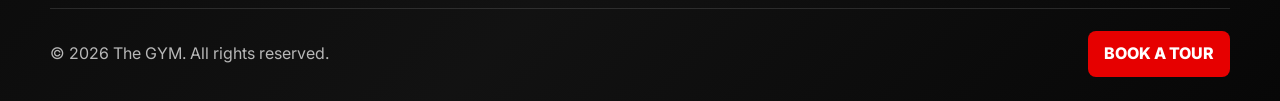
==== commit 9d55196d: "Update contact.html updated" ====
--- a/contact.html
+++ b/contact.html
@@ -177,7 +177,7 @@
         <div class="container contact-layout">
             <div class="contact-panel reveal">
                 <h2>Contact Details</h2>
-                <p class="contact-panel__lead">Furstenburg Rd, The, Medinah, 9300, KSA</p>
+                <p class="contact-panel__lead">Medinah Rd, The, Medinah, 9300, KSA</p>
                 <div class="contact-method">
                     <span>Phone</span>
                     <a href="tel:+96657123456">+96 65 712 3456</a>
